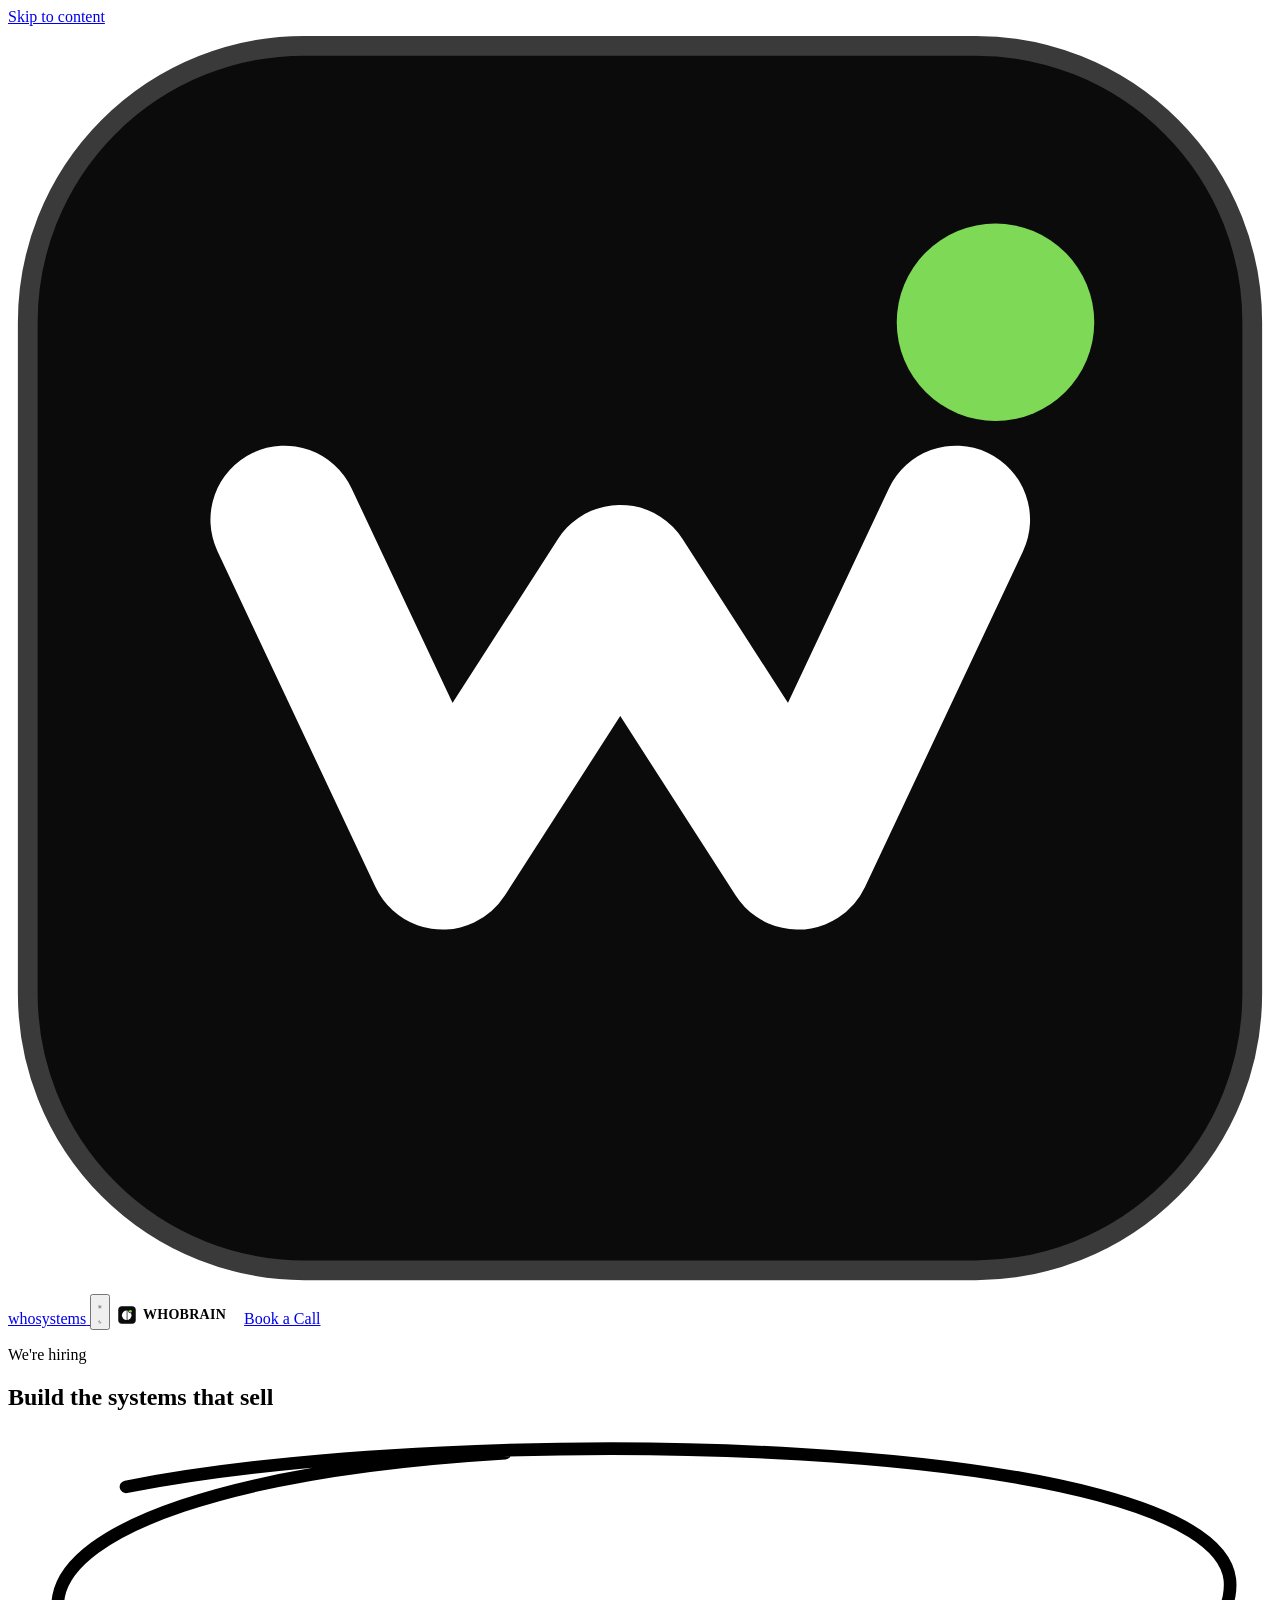
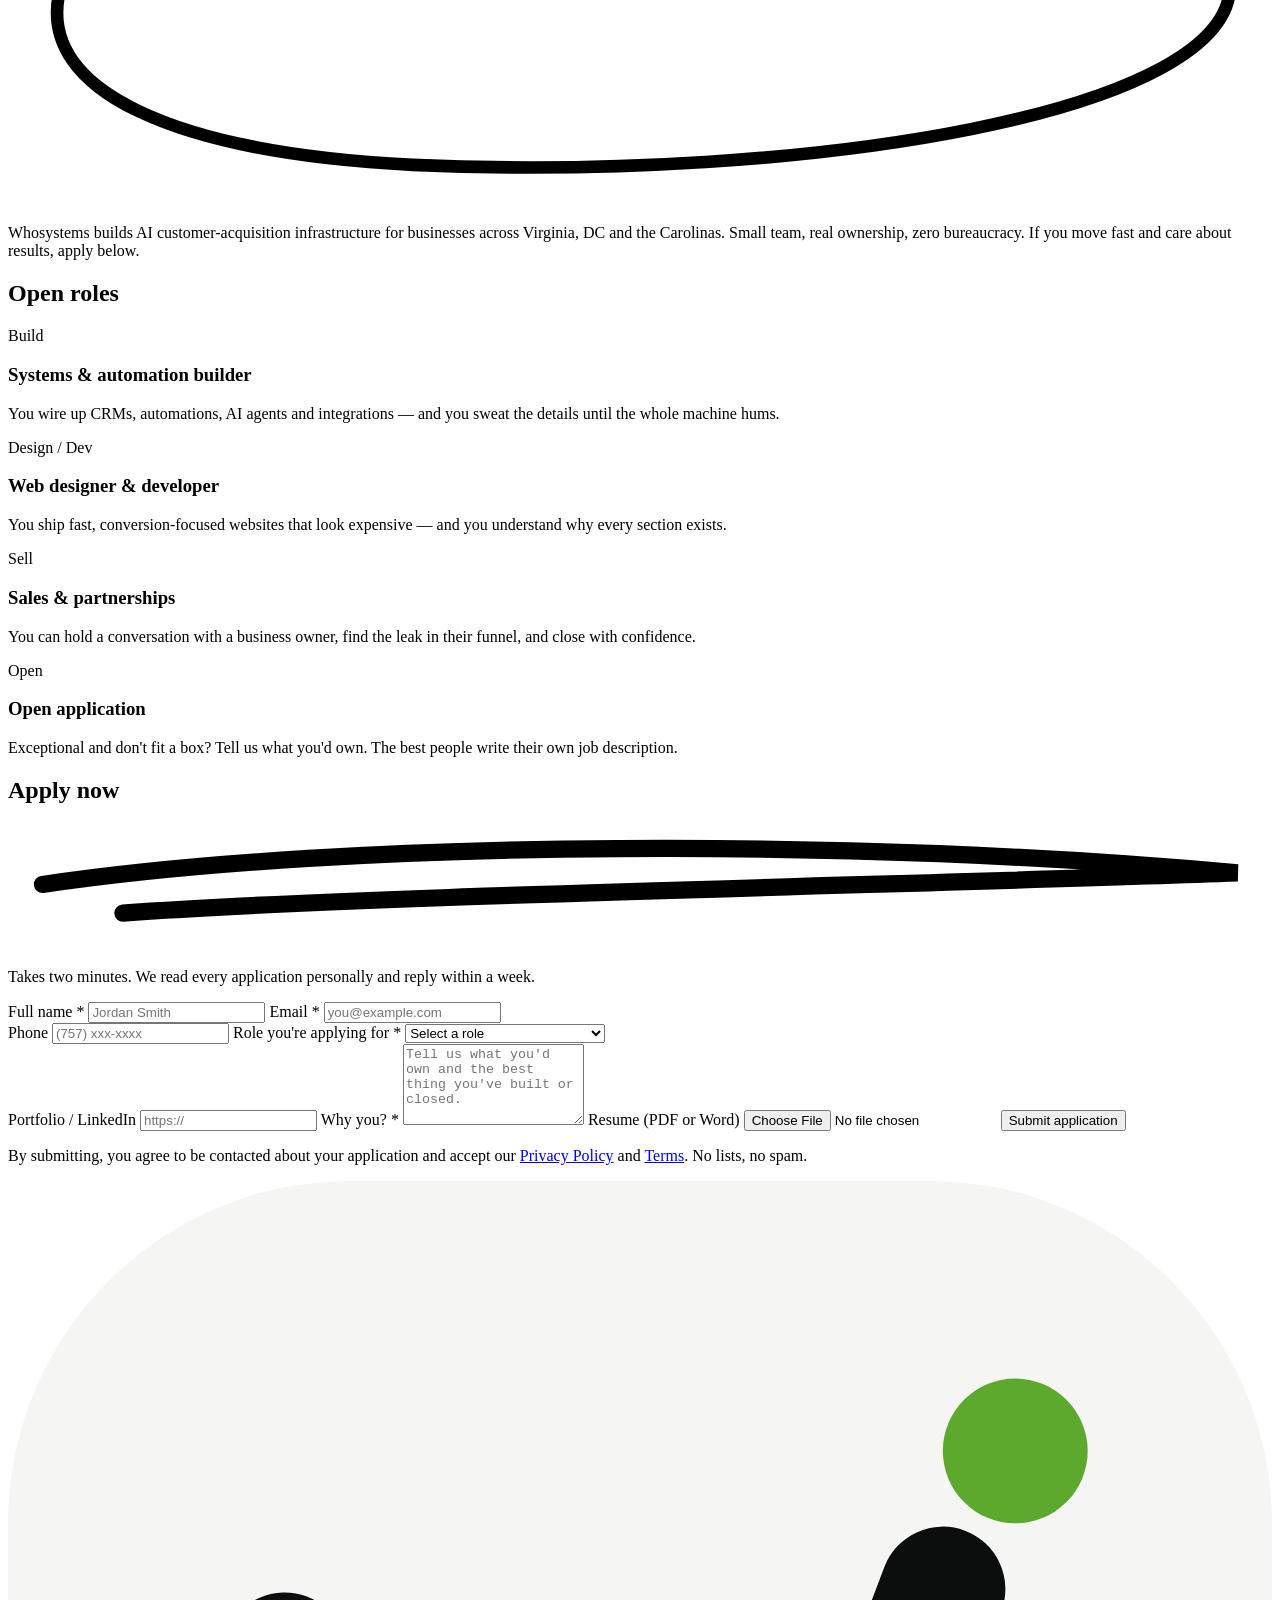
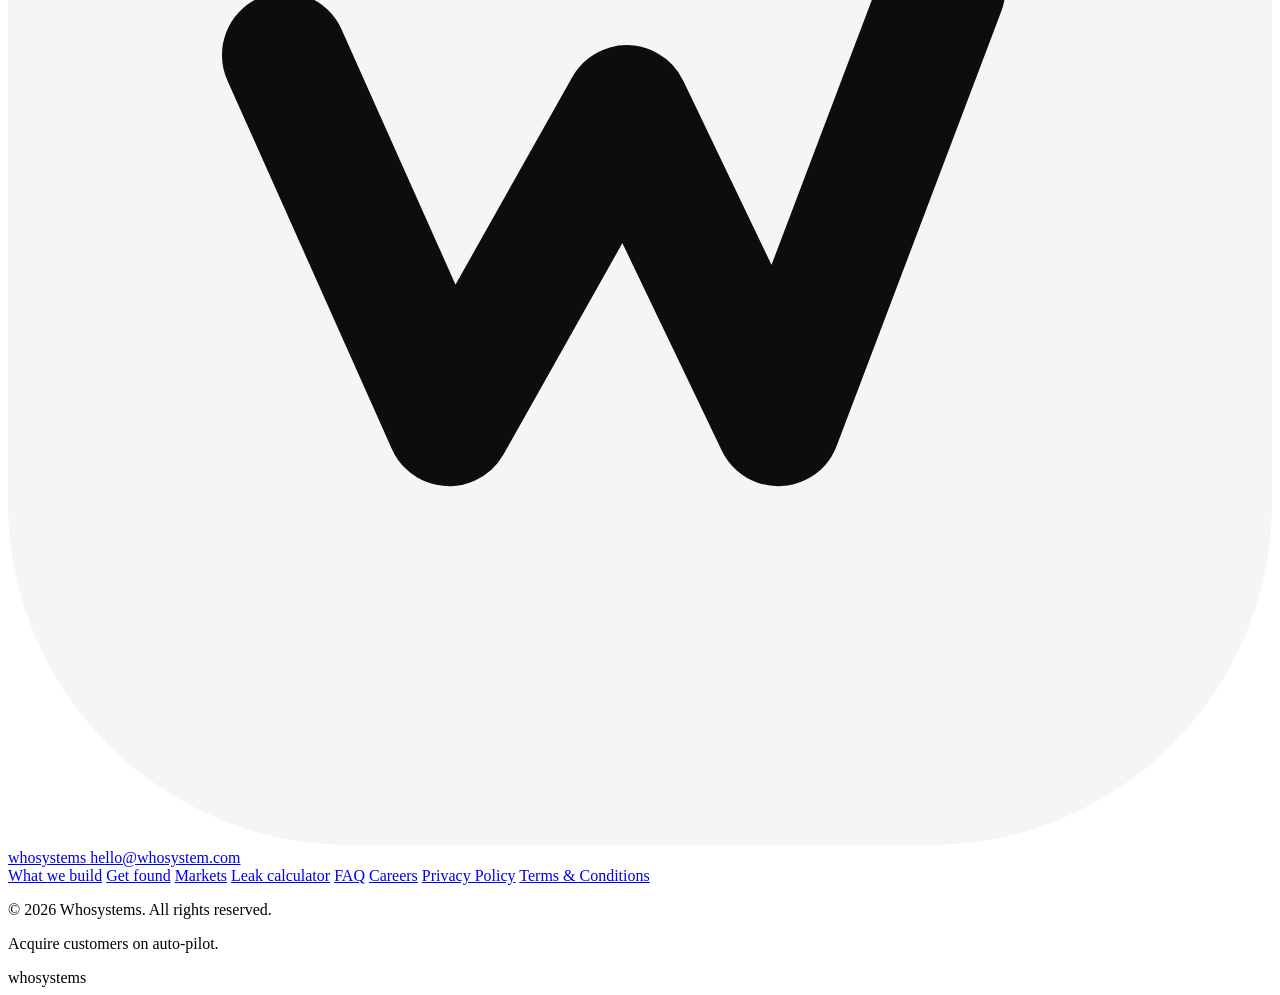
==== site/careers/index.html @ 02bb1c29 "Replace the homepage with the founding installation offer. Ship the approved homepage at $12,500 set" ====
<!DOCTYPE html>
<html lang="en">
<head>
<meta charset="UTF-8">
<meta name="viewport" content="width=device-width, initial-scale=1">
<title>Careers at Whosystems — We're Hiring | Virginia, DC & NC</title>
<meta name="description" content="Join Whosystems — the team building AI customer-acquisition systems for East Coast businesses. Open roles for builders, closers and operators. Apply with your resume.">

<link rel="canonical" href="https://whosystem.com/careers/">
<meta property="og:type" content="website">
<meta property="og:site_name" content="Whosystems">
<meta property="og:title" content="Careers at Whosystems — We're Hiring">
<meta property="og:description" content="Builders, closers and operators: help us build the East Coast's sales infrastructure.">
<meta property="og:url" content="https://whosystem.com/careers/">
<meta name="twitter:card" content="summary">
<meta name="theme-color" content="#F5F5F3">
<script>(function(){try{var t=localStorage.getItem("theme")||(matchMedia("(prefers-color-scheme: dark)").matches?"dark":"light");document.documentElement.setAttribute("data-theme",t)}catch(e){}})();</script>
<link rel="icon" type="image/svg+xml" href="/assets/img/favicon.svg">
<link rel="apple-touch-icon" href="/assets/img/mark.svg">

<link rel="preconnect" href="https://fonts.googleapis.com">
<link rel="preconnect" href="https://fonts.gstatic.com" crossorigin>
<link href="https://fonts.googleapis.com/css2?family=Instrument+Sans:ital,wght@0,400;0,500;0,600;0,700;1,400&display=swap" rel="stylesheet">
<link rel="stylesheet" href="/assets/css/main.css?v=9">
<style>.nav__wb{display:inline-flex;align-items:center;gap:7px;font-weight:700;font-size:14px;letter-spacing:.02em;color:inherit;text-decoration:none;padding:0 14px 0 4px;white-space:nowrap}.nav__wb i{width:7px;height:7px;border-radius:50%;background:#9BE15D;box-shadow:0 0 0 3px rgba(155,225,93,.22)}.nav__wb:hover{color:#5CA92E}@media(max-width:480px){.nav__word{display:none}.nav__wb{padding:0 8px 0 2px}}</style>
</head>
<body>
<a class="skip-link" href="#main">Skip to content</a>

<header class="nav" id="top">
  <div class="nav__pill">
    <a class="nav__brand" href="/" aria-label="WhoSystems home">
      <svg class="nav__mark" viewBox="0 0 128 128" fill="none" aria-hidden="true"><rect x="2" y="2" width="124" height="124" rx="28" fill="#0B0B0B" stroke="#3A3A3A" stroke-width="2"/><path d="M28 50 L44 84 L62 56 L80 84 L96 50" fill="none" stroke="#FFFFFF" stroke-width="15" stroke-linecap="round" stroke-linejoin="round"/><circle cx="100" cy="30" r="10" fill="#7ED957"/></svg>
      <span class="nav__word">whosystems</span>
    </a>
    <span class="nav__divider" aria-hidden="true"></span>
    <button class="nav__theme js-theme" type="button" aria-label="Toggle dark mode">
      <svg class="nav__theme-sun" viewBox="0 0 24 24" fill="none" aria-hidden="true"><circle cx="12" cy="12" r="4.5" stroke="currentColor" stroke-width="1.8"/><path d="M12 2.5v2.5M12 19v2.5M2.5 12H5M19 12h2.5M4.9 4.9l1.8 1.8M17.3 17.3l1.8 1.8M19.1 4.9l-1.8 1.8M6.7 17.3l-1.8 1.8" stroke="currentColor" stroke-width="1.8" stroke-linecap="round"/></svg>
      <svg class="nav__theme-moon" viewBox="0 0 24 24" fill="none" aria-hidden="true"><path d="M20.5 14.5A8.5 8.5 0 0 1 9.5 3.5a8.5 8.5 0 1 0 11 11z" stroke="currentColor" stroke-width="1.8" stroke-linejoin="round"/></svg>
    </button>
    <a class="nav__wb" href="https://get.whosystem.com"><svg viewBox="0 0 128 128" width="18" height="18" aria-hidden="true" style="flex:none"><rect x="2" y="2" width="124" height="124" rx="28" fill="#0B0B0B" stroke="#3A3A3A" stroke-width="2"/><circle cx="62" cy="66" r="34" fill="#FFFFFF"/><rect x="62" y="28" width="5" height="76" fill="#0B0B0B"/><circle cx="88" cy="38" r="14" fill="#0B0B0B"/><circle cx="88" cy="38" r="10" fill="#7ED957"/></svg>WHOBRAIN</a>
    <a class="btn btn--dark btn--nav js-book" href="/#book">Book a Call</a>
  </div>
</header>

<main id="main">

  <section class="hero hero--page">
    <div class="container">
      <p class="eyebrow reveal"><span class="eyebrow__dot" aria-hidden="true"></span>We're hiring</p>
      <h1 class="hero__title reveal">Build the systems <span class="muted">that</span> <span class="circled">sell<svg class="circled__svg" viewBox="0 0 300 92" preserveAspectRatio="none" aria-hidden="true"><path class="draw" d="M28 18 C 110 2, 286 6, 290 40 C 293 72, 188 88, 96 84 C 38 81, 8 66, 12 44 C 15 28, 52 14, 118 10" fill="none" stroke="currentColor" stroke-width="3" stroke-linecap="round"/></svg></span></h1>
      <p class="hero__sub reveal">Whosystems builds AI customer-acquisition infrastructure for businesses across Virginia, DC and the Carolinas. Small team, real ownership, zero bureaucracy. If you move fast and care about results, apply below.</p>
    </div>
  </section>

  <section class="roles">
    <div class="container">
      <h2 class="h2 reveal">Open <span class="muted">roles</span></h2>
      <div class="roles__grid">
        <article class="card role reveal">
          <span class="role__tag">Build</span>
          <h3 class="h3">Systems &amp; automation builder</h3>
          <p>You wire up CRMs, automations, AI agents and integrations — and you sweat the details until the whole machine hums.</p>
        </article>
        <article class="card role reveal">
          <span class="role__tag">Design / Dev</span>
          <h3 class="h3">Web designer &amp; developer</h3>
          <p>You ship fast, conversion-focused websites that look expensive — and you understand why every section exists.</p>
        </article>
        <article class="card role reveal">
          <span class="role__tag">Sell</span>
          <h3 class="h3">Sales &amp; partnerships</h3>
          <p>You can hold a conversation with a business owner, find the leak in their funnel, and close with confidence.</p>
        </article>
        <article class="card role reveal">
          <span class="role__tag">Open</span>
          <h3 class="h3">Open application</h3>
          <p>Exceptional and don't fit a box? Tell us what you'd own. The best people write their own job description.</p>
        </article>
      </div>
    </div>
  </section>

  <section class="apply" id="apply">
    <div class="container">
      <h2 class="h2 reveal">Apply <span class="underlined">now<svg class="underlined__svg" viewBox="0 0 220 24" preserveAspectRatio="none" aria-hidden="true"><path d="M6 14 C 60 6, 150 6, 214 12 C 160 14, 60 16, 20 19" fill="none" stroke="currentColor" stroke-width="3" stroke-linecap="round"/></svg></span></h2>
      <p class="section-sub reveal">Takes two minutes. We read every application personally and reply within a week.</p>

      <!--
        FORM BACKEND: this posts to FormSubmit (free, supports file attachments).
        First submission triggers a confirmation email to hello@whosystem.com — click it once to activate.
        Swap the action URL for your own form endpoint anytime.
      -->
      <form class="card form reveal" action="https://formsubmit.co/hello@whosystem.com" method="POST" enctype="multipart/form-data">
        <input type="hidden" name="_subject" value="New Whosystems application">
        <input type="hidden" name="_captcha" value="false">
        <input type="text" name="_honey" style="display:none" tabindex="-1" autocomplete="off">

        <div class="form__row">
          <label class="form__field">
            <span class="form__label">Full name *</span>
            <input class="form__input" type="text" name="name" required autocomplete="name" placeholder="Jordan Smith">
          </label>
          <label class="form__field">
            <span class="form__label">Email *</span>
            <input class="form__input" type="email" name="email" required autocomplete="email" placeholder="you@example.com">
          </label>
        </div>

        <div class="form__row">
          <label class="form__field">
            <span class="form__label">Phone</span>
            <input class="form__input" type="tel" name="phone" autocomplete="tel" placeholder="(757) xxx-xxxx">
          </label>
          <label class="form__field">
            <span class="form__label">Role you're applying for *</span>
            <select class="form__input" name="role" required>
              <option value="" disabled selected>Select a role</option>
              <option>Systems &amp; automation builder</option>
              <option>Web designer &amp; developer</option>
              <option>Sales &amp; partnerships</option>
              <option>Open application</option>
            </select>
          </label>
        </div>

        <label class="form__field">
          <span class="form__label">Portfolio / LinkedIn</span>
          <input class="form__input" type="url" name="portfolio" placeholder="https://">
        </label>

        <label class="form__field">
          <span class="form__label">Why you? *</span>
          <textarea class="form__input form__textarea" name="message" required rows="5" placeholder="Tell us what you'd own and the best thing you've built or closed."></textarea>
        </label>

        <label class="form__field">
          <span class="form__label">Resume (PDF or Word)</span>
          <input class="form__input form__file" type="file" name="attachment" accept=".pdf,.doc,.docx">
        </label>

        <button class="btn btn--dark btn--lg btn--full" type="submit">Submit application</button>
        <p class="form__micro">By submitting, you agree to be contacted about your application and accept our <a href="/privacy/">Privacy Policy</a> and <a href="/terms/">Terms</a>. No lists, no spam.</p>
      </form>
    </div>
  </section>

</main>

<footer class="footer">
  <div class="container">
    <div class="footer__top">
      <a class="footer__brand" href="/" aria-label="Whosystems home">
        <svg class="footer__mark" viewBox="0 0 96 96" fill="none" aria-hidden="true">
          <rect width="96" height="96" rx="26" fill="#F5F5F3"/>
          <path d="M21 36 L33.5 64 L47 40 L58.5 64 L71 31" stroke="#0C0E0D" stroke-width="9.5" stroke-linecap="round" stroke-linejoin="round"/>
          <circle cx="76.5" cy="20.5" r="5.5" fill="#5CA92E"/>
        </svg>
        <span>whosystems</span>
      </a>
      <a class="footer__mail" href="mailto:hello@whosystem.com">hello@whosystem.com</a>
    </div>
    <nav class="footer__nav" aria-label="Footer">
      <a href="/#build">What we build</a>
      <a href="/#channels">Get found</a>
      <a href="/#markets">Markets</a>
      <a href="/revenue-leak-calculator/">Leak calculator</a>
      <a href="/#faq">FAQ</a>
      <a href="/careers/">Careers</a>
      <a href="/privacy/">Privacy Policy</a>
      <a href="/terms/">Terms &amp; Conditions</a>
    </nav>
    <div class="footer__meta">
      <p>© 2026 Whosystems. All rights reserved.</p>
      <p class="footer__tag">Acquire customers on auto-pilot.</p>
    </div>
  </div>
  <div class="footer__watermark" aria-hidden="true">whosystems</div>
</footer>

<script src="/assets/js/main.js?v=10" defer></script>
</body>
</html>
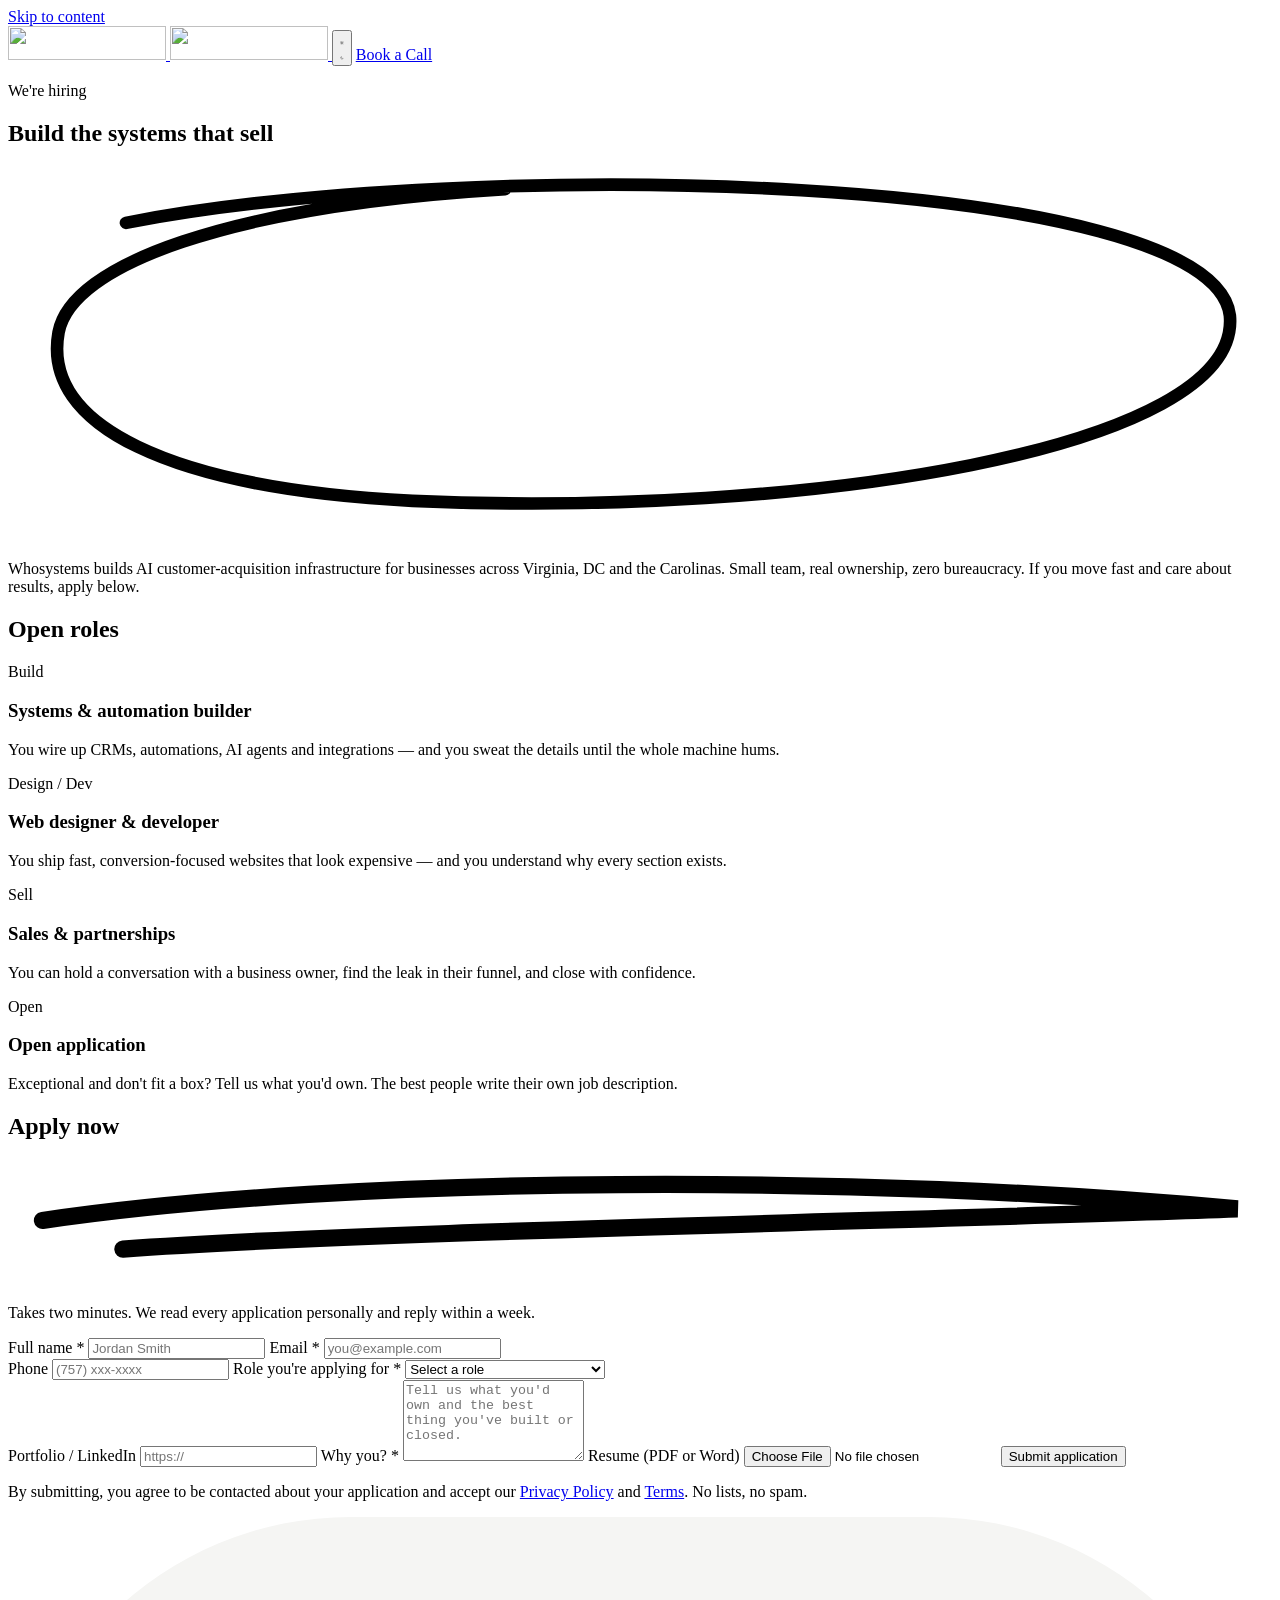
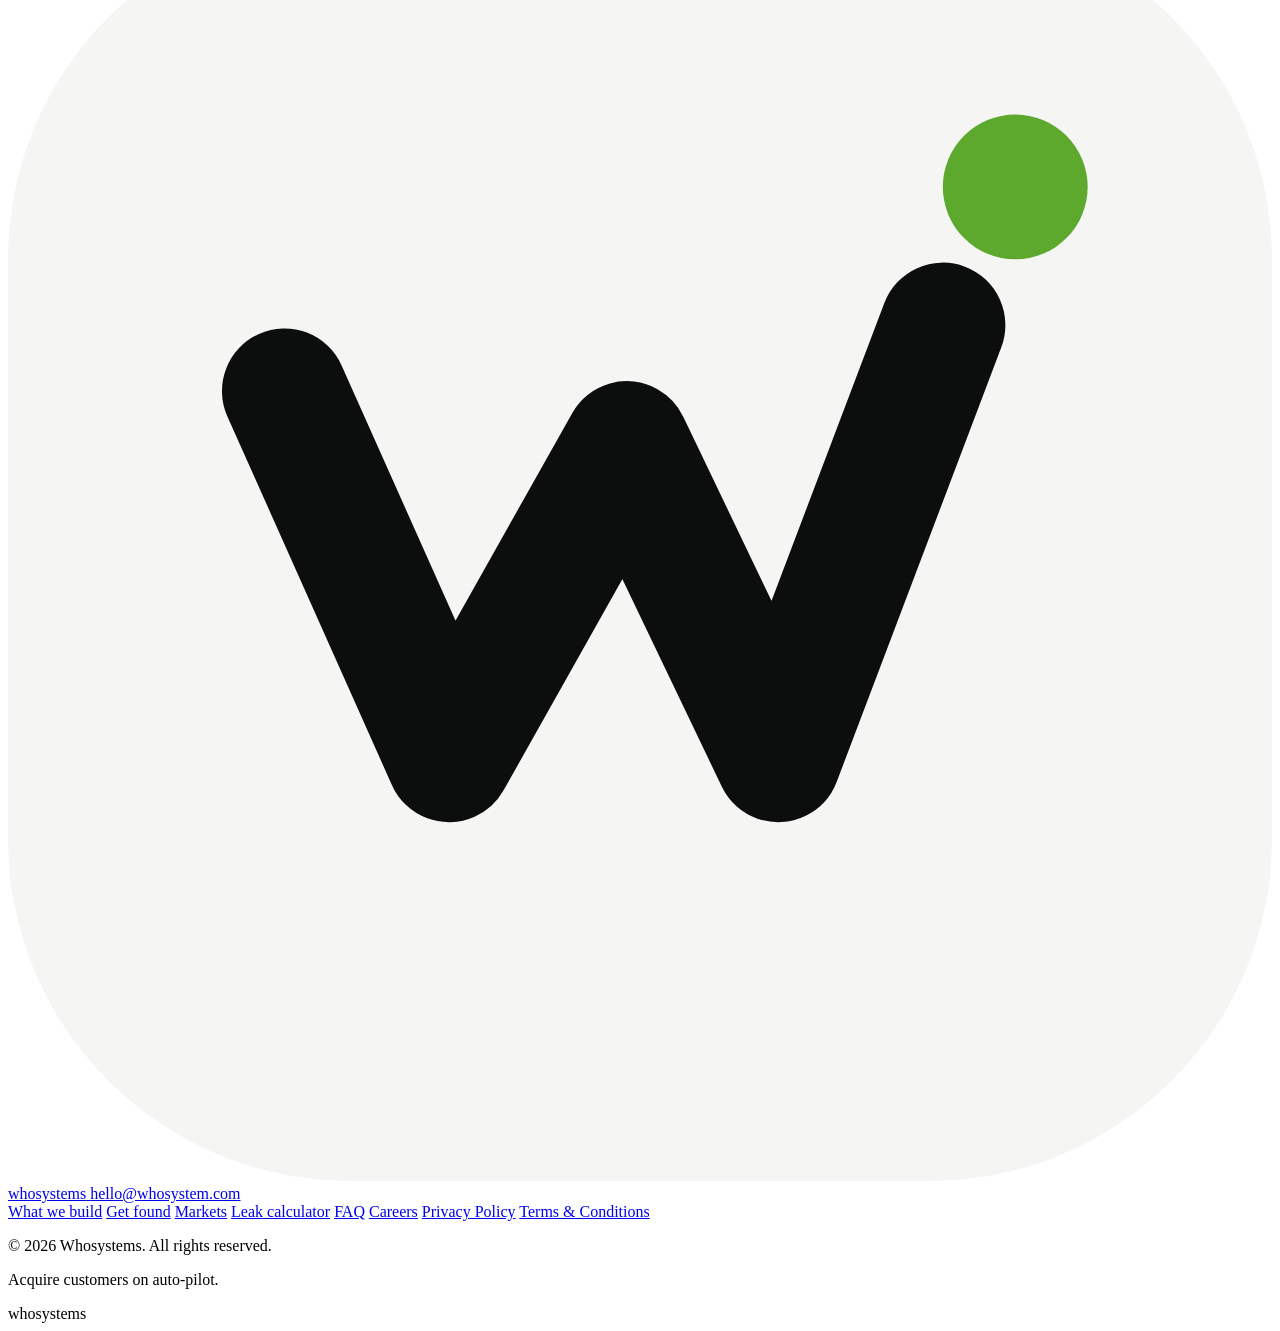
==== commit ce538648: "Show the WhoSystems lockup in the header and real client work. Replace the WHOBRAIN header mark with" ====
--- a/site/careers/index.html
+++ b/site/careers/index.html
@@ -12,17 +12,23 @@
 <meta property="og:title" content="Careers at Whosystems — We're Hiring">
 <meta property="og:description" content="Builders, closers and operators: help us build the East Coast's sales infrastructure.">
 <meta property="og:url" content="https://whosystem.com/careers/">
-<meta name="twitter:card" content="summary">
+<meta property="og:image" content="https://whosystem.com/assets/img/og.png">
+<meta property="og:image:width" content="1200">
+<meta property="og:image:height" content="630">
+<meta property="og:image:alt" content="whosystems">
+<meta name="twitter:card" content="summary_large_image">
+<meta name="twitter:image" content="https://whosystem.com/assets/img/og.png">
+<meta name="twitter:image:alt" content="whosystems">
 <meta name="theme-color" content="#F5F5F3">
 <script>(function(){try{var t=localStorage.getItem("theme")||(matchMedia("(prefers-color-scheme: dark)").matches?"dark":"light");document.documentElement.setAttribute("data-theme",t)}catch(e){}})();</script>
+<link rel="icon" href="/favicon.ico" sizes="any">
 <link rel="icon" type="image/svg+xml" href="/assets/img/favicon.svg">
 <link rel="apple-touch-icon" href="/assets/img/mark.svg">
 
 <link rel="preconnect" href="https://fonts.googleapis.com">
 <link rel="preconnect" href="https://fonts.gstatic.com" crossorigin>
 <link href="https://fonts.googleapis.com/css2?family=Instrument+Sans:ital,wght@0,400;0,500;0,600;0,700;1,400&display=swap" rel="stylesheet">
-<link rel="stylesheet" href="/assets/css/main.css?v=9">
-<style>.nav__wb{display:inline-flex;align-items:center;gap:7px;font-weight:700;font-size:14px;letter-spacing:.02em;color:inherit;text-decoration:none;padding:0 14px 0 4px;white-space:nowrap}.nav__wb i{width:7px;height:7px;border-radius:50%;background:#9BE15D;box-shadow:0 0 0 3px rgba(155,225,93,.22)}.nav__wb:hover{color:#5CA92E}@media(max-width:480px){.nav__word{display:none}.nav__wb{padding:0 8px 0 2px}}</style>
+<link rel="stylesheet" href="/assets/css/main.css?v=12">
 </head>
 <body>
 <a class="skip-link" href="#main">Skip to content</a>
@@ -30,15 +36,14 @@
 <header class="nav" id="top">
   <div class="nav__pill">
     <a class="nav__brand" href="/" aria-label="WhoSystems home">
-      <svg class="nav__mark" viewBox="0 0 128 128" fill="none" aria-hidden="true"><rect x="2" y="2" width="124" height="124" rx="28" fill="#0B0B0B" stroke="#3A3A3A" stroke-width="2"/><path d="M28 50 L44 84 L62 56 L80 84 L96 50" fill="none" stroke="#FFFFFF" stroke-width="15" stroke-linecap="round" stroke-linejoin="round"/><circle cx="100" cy="30" r="10" fill="#7ED957"/></svg>
-      <span class="nav__word">whosystems</span>
+      <img class="nav__lockup nav__lockup--ink" src="/assets/brand/whosystems-lockup-ink.svg" alt="" width="158" height="34">
+      <img class="nav__lockup nav__lockup--paper" src="/assets/brand/whosystems-lockup-paper.svg" alt="" width="158" height="34">
     </a>
     <span class="nav__divider" aria-hidden="true"></span>
     <button class="nav__theme js-theme" type="button" aria-label="Toggle dark mode">
       <svg class="nav__theme-sun" viewBox="0 0 24 24" fill="none" aria-hidden="true"><circle cx="12" cy="12" r="4.5" stroke="currentColor" stroke-width="1.8"/><path d="M12 2.5v2.5M12 19v2.5M2.5 12H5M19 12h2.5M4.9 4.9l1.8 1.8M17.3 17.3l1.8 1.8M19.1 4.9l-1.8 1.8M6.7 17.3l-1.8 1.8" stroke="currentColor" stroke-width="1.8" stroke-linecap="round"/></svg>
       <svg class="nav__theme-moon" viewBox="0 0 24 24" fill="none" aria-hidden="true"><path d="M20.5 14.5A8.5 8.5 0 0 1 9.5 3.5a8.5 8.5 0 1 0 11 11z" stroke="currentColor" stroke-width="1.8" stroke-linejoin="round"/></svg>
     </button>
-    <a class="nav__wb" href="https://get.whosystem.com"><svg viewBox="0 0 128 128" width="18" height="18" aria-hidden="true" style="flex:none"><rect x="2" y="2" width="124" height="124" rx="28" fill="#0B0B0B" stroke="#3A3A3A" stroke-width="2"/><circle cx="62" cy="66" r="34" fill="#FFFFFF"/><rect x="62" y="28" width="5" height="76" fill="#0B0B0B"/><circle cx="88" cy="38" r="14" fill="#0B0B0B"/><circle cx="88" cy="38" r="10" fill="#7ED957"/></svg>WHOBRAIN</a>
     <a class="btn btn--dark btn--nav js-book" href="/#book">Book a Call</a>
   </div>
 </header>
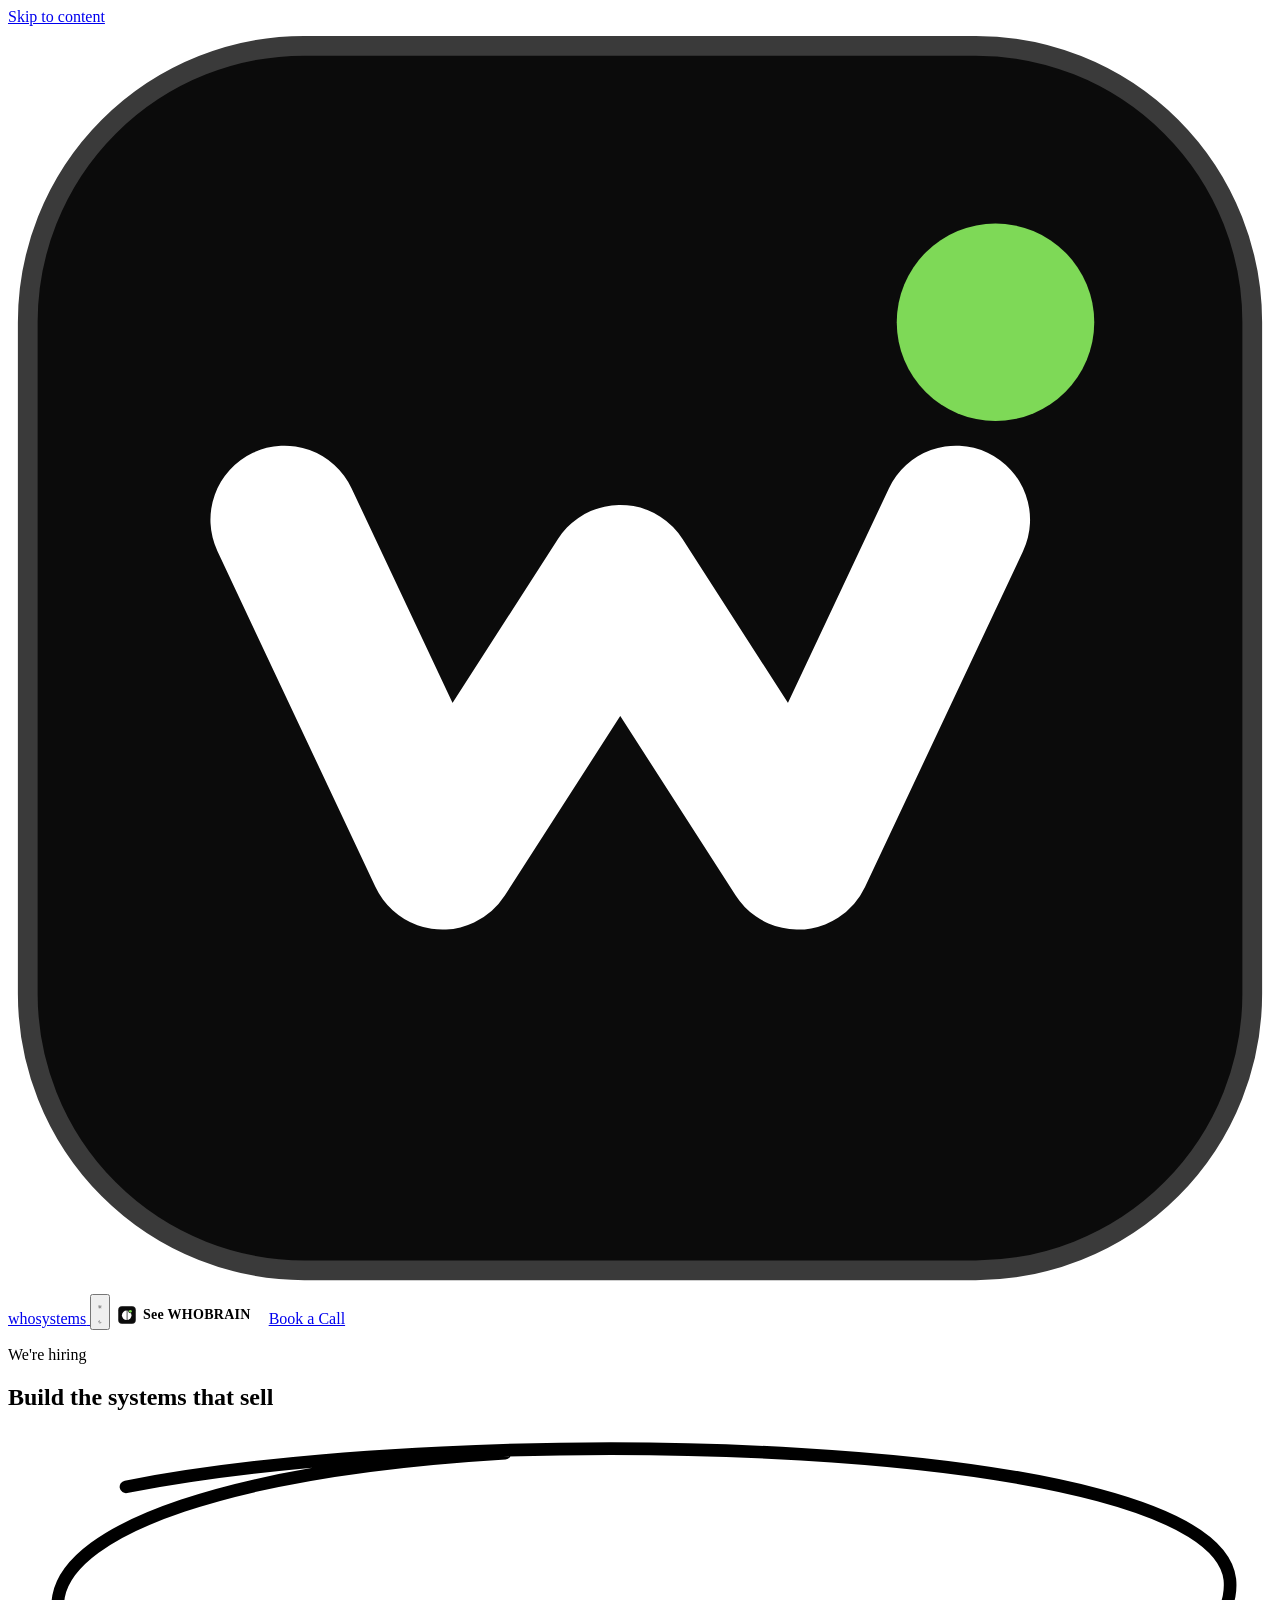
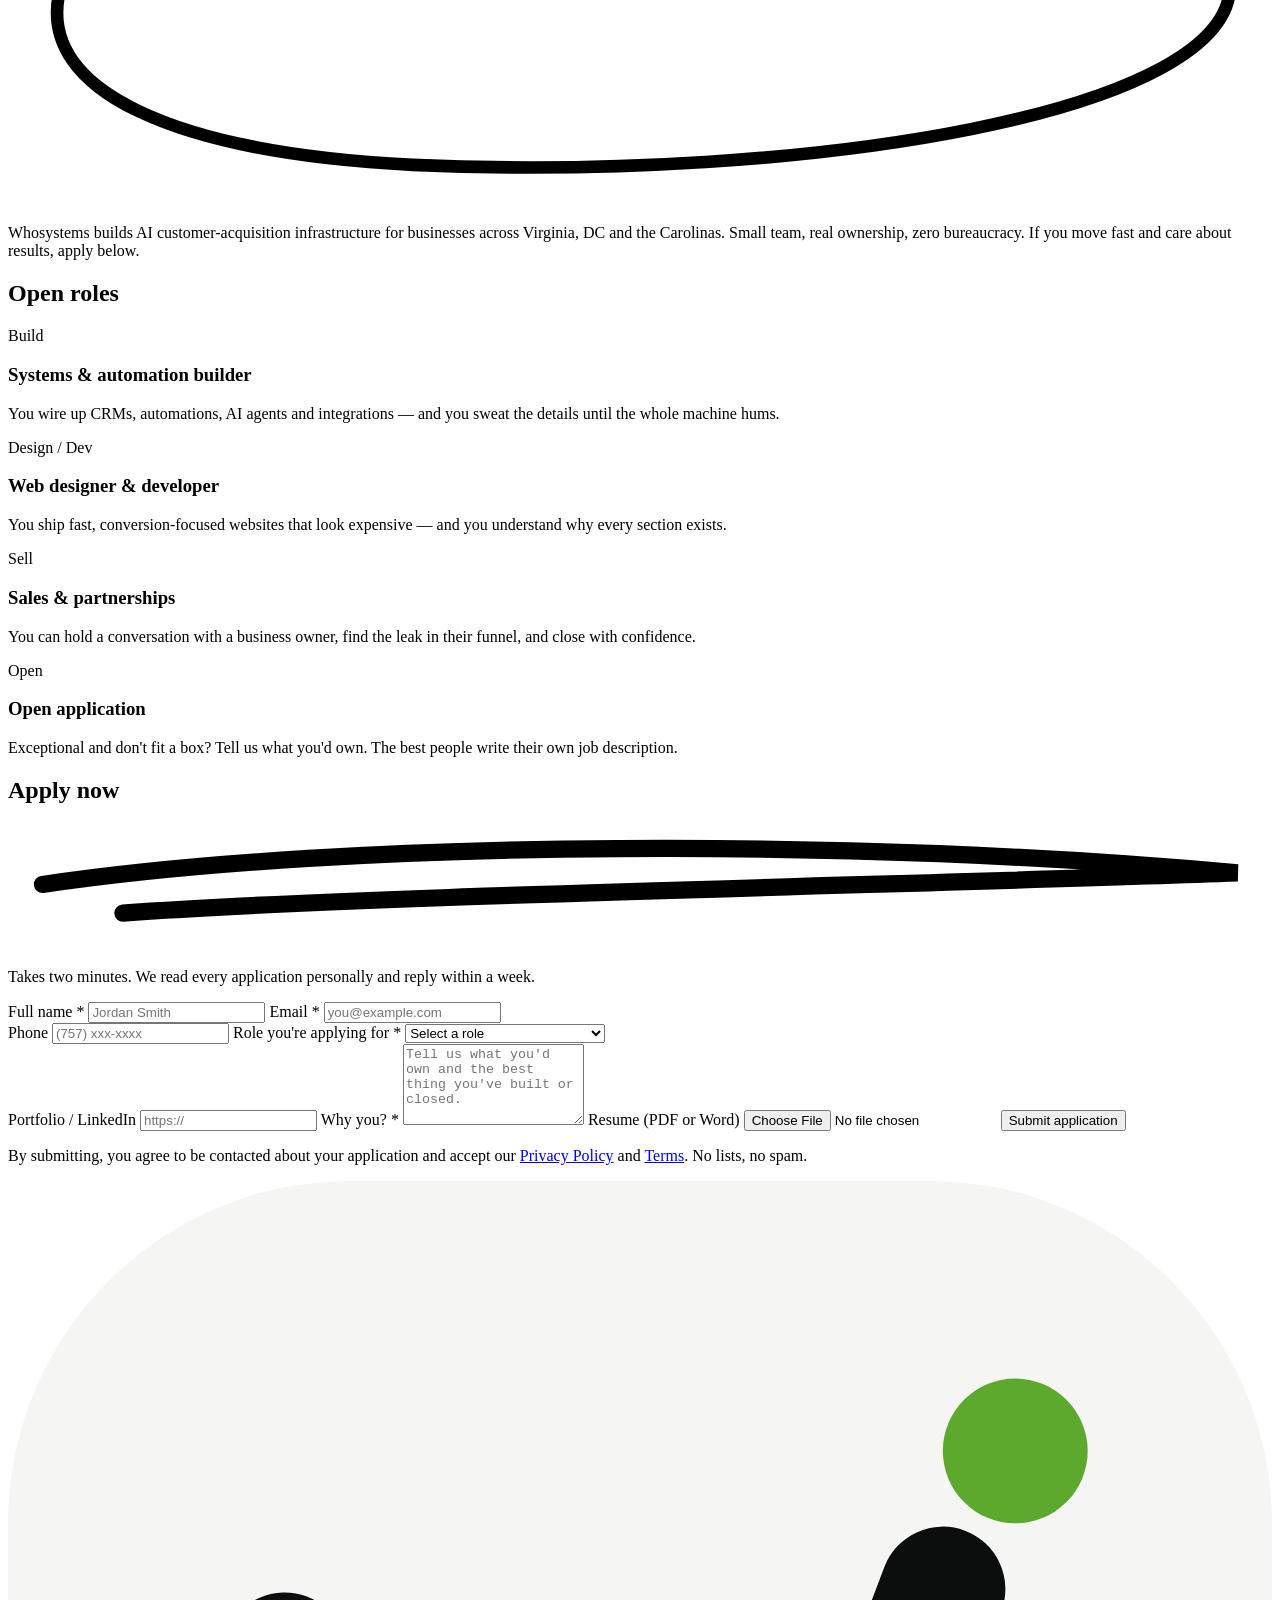
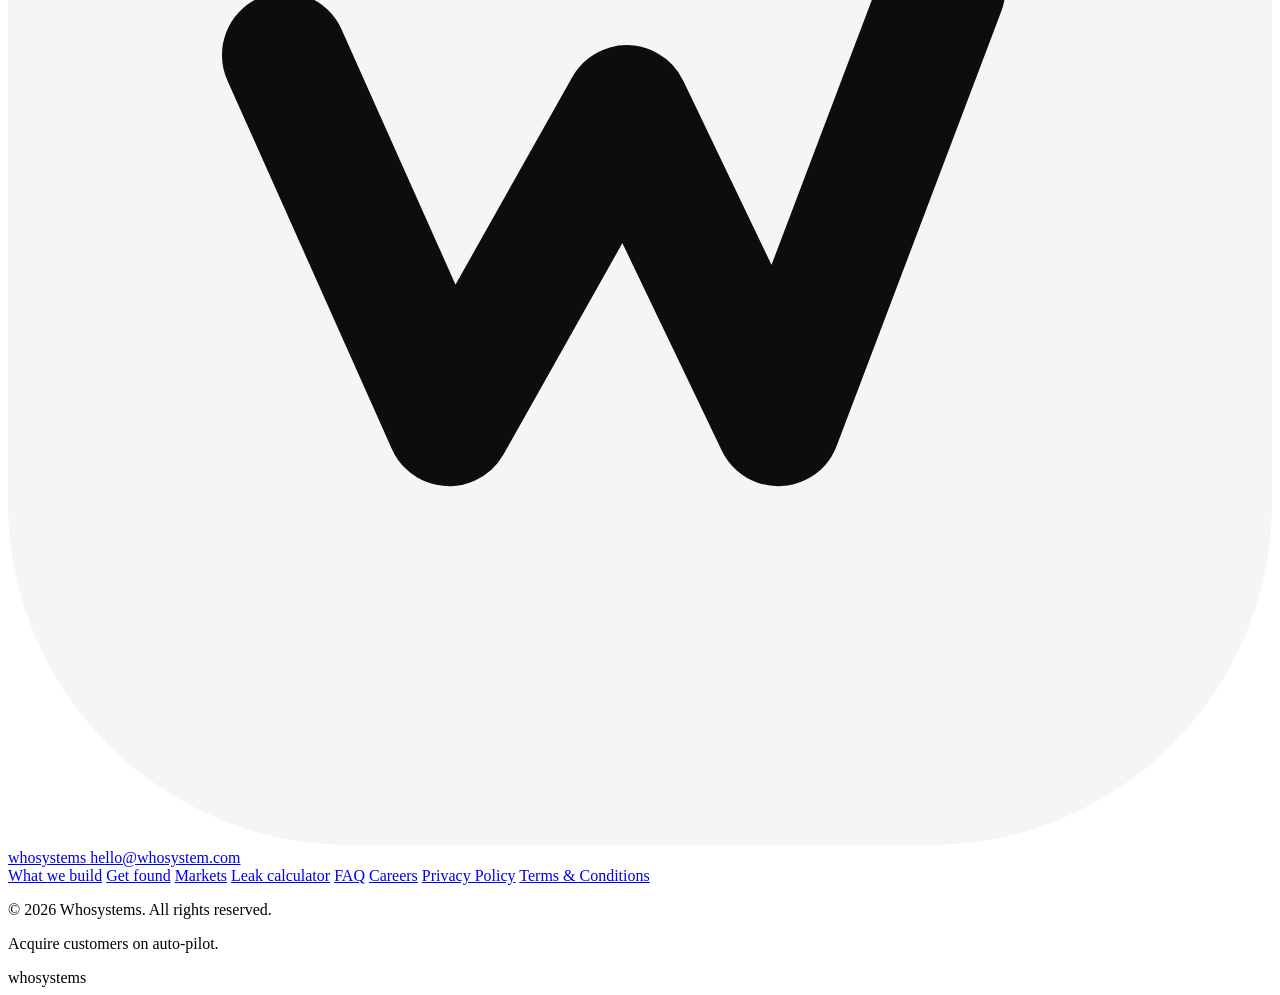
==== commit 33a68278: "Keep the whosystems wordmark visible in the header. Show the parent name beside the mark below 768px" ====
--- a/site/careers/index.html
+++ b/site/careers/index.html
@@ -28,7 +28,43 @@
 <link rel="preconnect" href="https://fonts.googleapis.com">
 <link rel="preconnect" href="https://fonts.gstatic.com" crossorigin>
 <link href="https://fonts.googleapis.com/css2?family=Instrument+Sans:ital,wght@0,400;0,500;0,600;0,700;1,400&display=swap" rel="stylesheet">
-<link rel="stylesheet" href="/assets/css/main.css?v=12">
+<link rel="stylesheet" href="/assets/css/main.css?v=9">
+<style>
+.nav__wb{display:inline-flex;align-items:center;gap:7px;font-weight:700;font-size:14px;letter-spacing:.02em;color:inherit;text-decoration:none;padding:0 14px 0 4px;white-space:nowrap}
+.nav__wb i{width:7px;height:7px;border-radius:50%;background:#9BE15D;box-shadow:0 0 0 3px rgba(155,225,93,.22)}
+.nav__wb:hover{color:#5CA92E}
+.nav__wb-short{display:none}
+@media(max-width:767px){
+  .nav__word{display:inline;font-size:16px;letter-spacing:-.05em;font-weight:700}
+  .nav__brand{gap:6px}
+  .nav__pill{flex-wrap:nowrap}
+  .nav__brand,.nav__theme,.nav__wb,.btn--nav{flex-shrink:0}
+}
+@media(max-width:640px){
+  .nav__word{font-size:15px;letter-spacing:-.06em}
+  .nav{padding-inline:8px}
+  .nav__pill{gap:4px;padding:6px 6px 6px 10px}
+  .nav__theme{width:32px;height:32px}
+  .nav__wb{padding:0 4px 0 2px;gap:4px;font-size:12px}
+  .btn--nav{padding:8px 10px;font-size:13px}
+}
+@media(max-width:400px){
+  .nav__wb-full{display:none}
+  .nav__wb-short{display:inline}
+  .nav__mark{width:24px;height:24px}
+  .nav__word{font-size:15px;letter-spacing:-.07em}
+  .nav{padding-inline:6px}
+  .nav__pill{gap:4px;padding:6px 6px 6px 8px}
+  .nav__theme{width:30px;height:30px}
+  .btn--nav{padding:8px 8px;font-size:12px}
+}
+@media(max-width:370px){
+  .nav{padding-inline:4px}
+  .nav__pill{gap:2px;padding:5px 4px 5px 6px}
+  .nav__theme{width:28px;height:28px}
+  .nav__wb{font-size:11px;gap:3px;padding:0 2px}
+}
+</style>
 </head>
 <body>
 <a class="skip-link" href="#main">Skip to content</a>
@@ -36,14 +72,15 @@
 <header class="nav" id="top">
   <div class="nav__pill">
     <a class="nav__brand" href="/" aria-label="WhoSystems home">
-      <img class="nav__lockup nav__lockup--ink" src="/assets/brand/whosystems-lockup-ink.svg" alt="" width="158" height="34">
-      <img class="nav__lockup nav__lockup--paper" src="/assets/brand/whosystems-lockup-paper.svg" alt="" width="158" height="34">
+      <svg class="nav__mark" viewBox="0 0 128 128" fill="none" aria-hidden="true"><rect x="2" y="2" width="124" height="124" rx="28" fill="#0B0B0B" stroke="#3A3A3A" stroke-width="2"/><path d="M28 50 L44 84 L62 56 L80 84 L96 50" fill="none" stroke="#FFFFFF" stroke-width="15" stroke-linecap="round" stroke-linejoin="round"/><circle cx="100" cy="30" r="10" fill="#7ED957"/></svg>
+      <span class="nav__word">whosystems</span>
     </a>
     <span class="nav__divider" aria-hidden="true"></span>
     <button class="nav__theme js-theme" type="button" aria-label="Toggle dark mode">
       <svg class="nav__theme-sun" viewBox="0 0 24 24" fill="none" aria-hidden="true"><circle cx="12" cy="12" r="4.5" stroke="currentColor" stroke-width="1.8"/><path d="M12 2.5v2.5M12 19v2.5M2.5 12H5M19 12h2.5M4.9 4.9l1.8 1.8M17.3 17.3l1.8 1.8M19.1 4.9l-1.8 1.8M6.7 17.3l-1.8 1.8" stroke="currentColor" stroke-width="1.8" stroke-linecap="round"/></svg>
       <svg class="nav__theme-moon" viewBox="0 0 24 24" fill="none" aria-hidden="true"><path d="M20.5 14.5A8.5 8.5 0 0 1 9.5 3.5a8.5 8.5 0 1 0 11 11z" stroke="currentColor" stroke-width="1.8" stroke-linejoin="round"/></svg>
     </button>
+    <a class="nav__wb" href="https://get.whosystem.com"><svg viewBox="0 0 128 128" width="18" height="18" aria-hidden="true" style="flex:none"><rect x="2" y="2" width="124" height="124" rx="28" fill="#0B0B0B" stroke="#3A3A3A" stroke-width="2"/><circle cx="62" cy="66" r="34" fill="#FFFFFF"/><rect x="62" y="28" width="5" height="76" fill="#0B0B0B"/><circle cx="88" cy="38" r="14" fill="#0B0B0B"/><circle cx="88" cy="38" r="10" fill="#7ED957"/></svg><span class="nav__wb-full">See WHOBRAIN</span><span class="nav__wb-short">WHOBRAIN →</span></a>
     <a class="btn btn--dark btn--nav js-book" href="/#book">Book a Call</a>
   </div>
 </header>
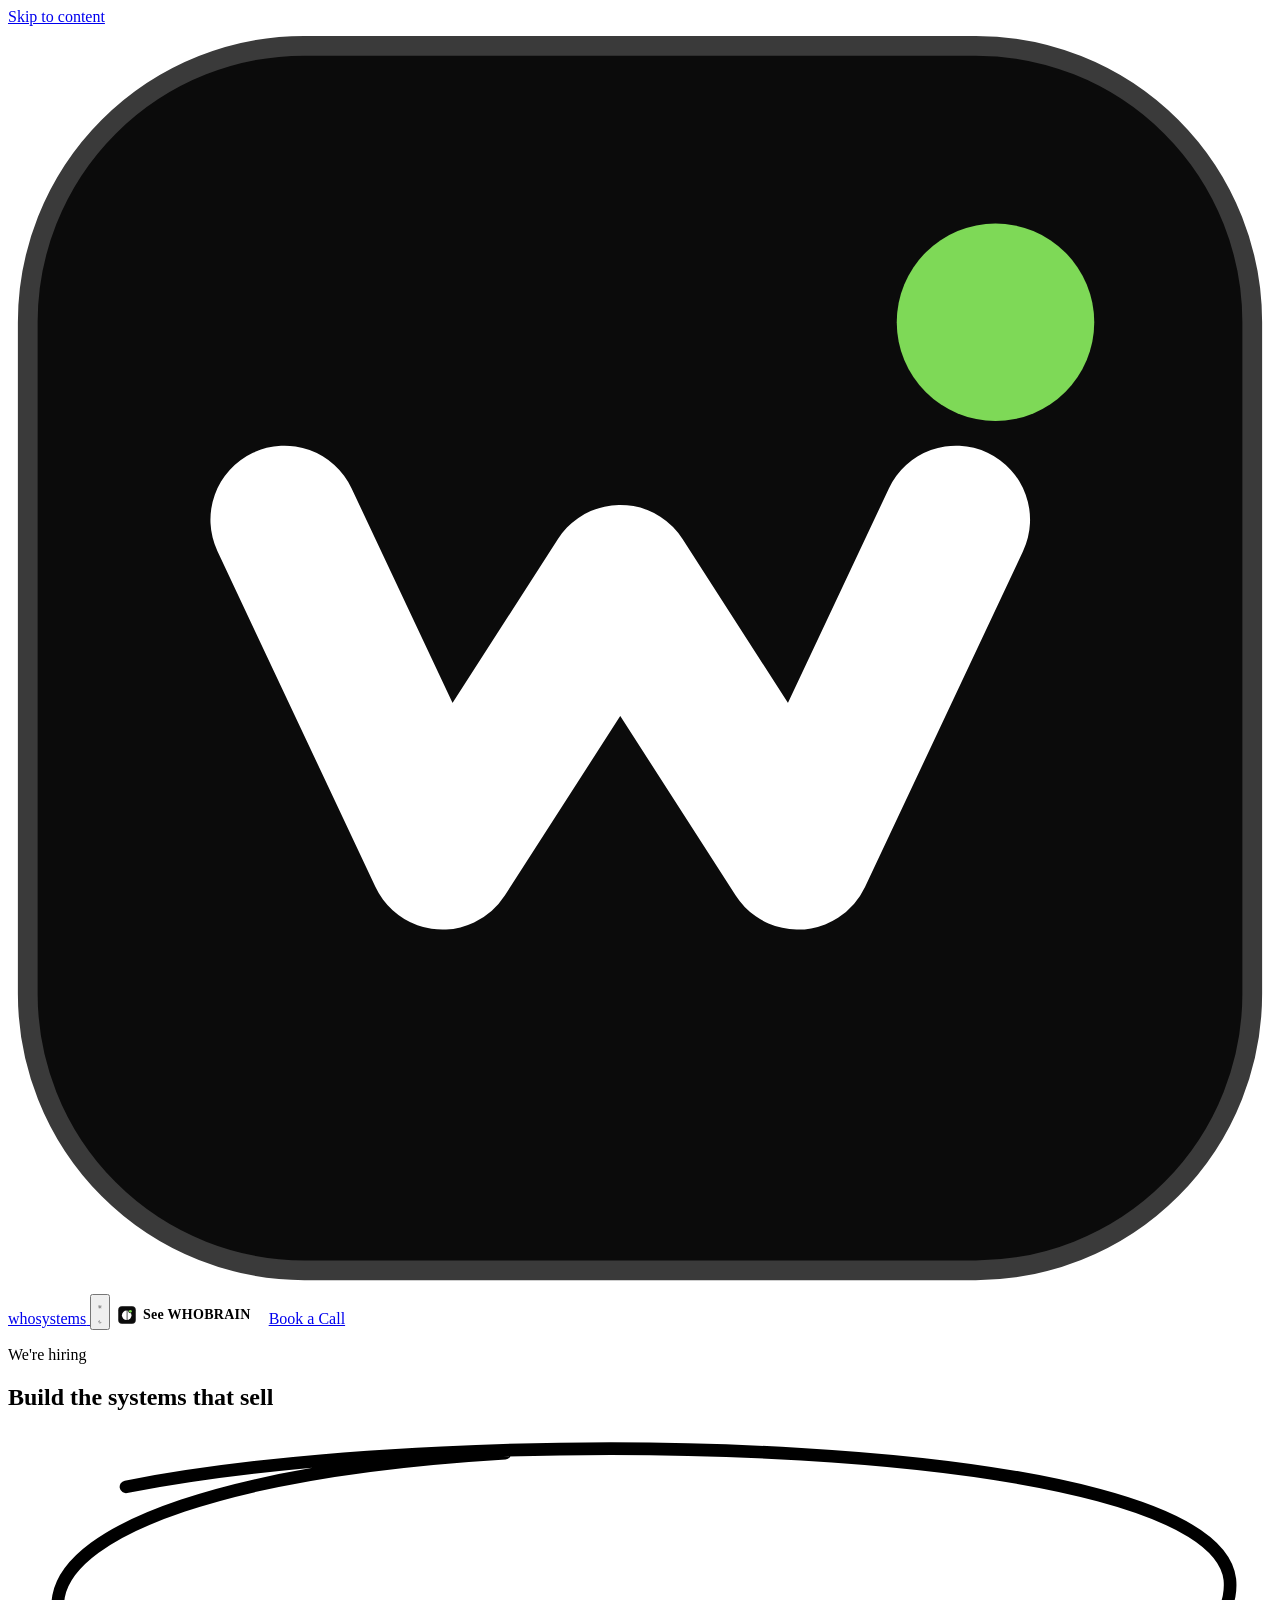
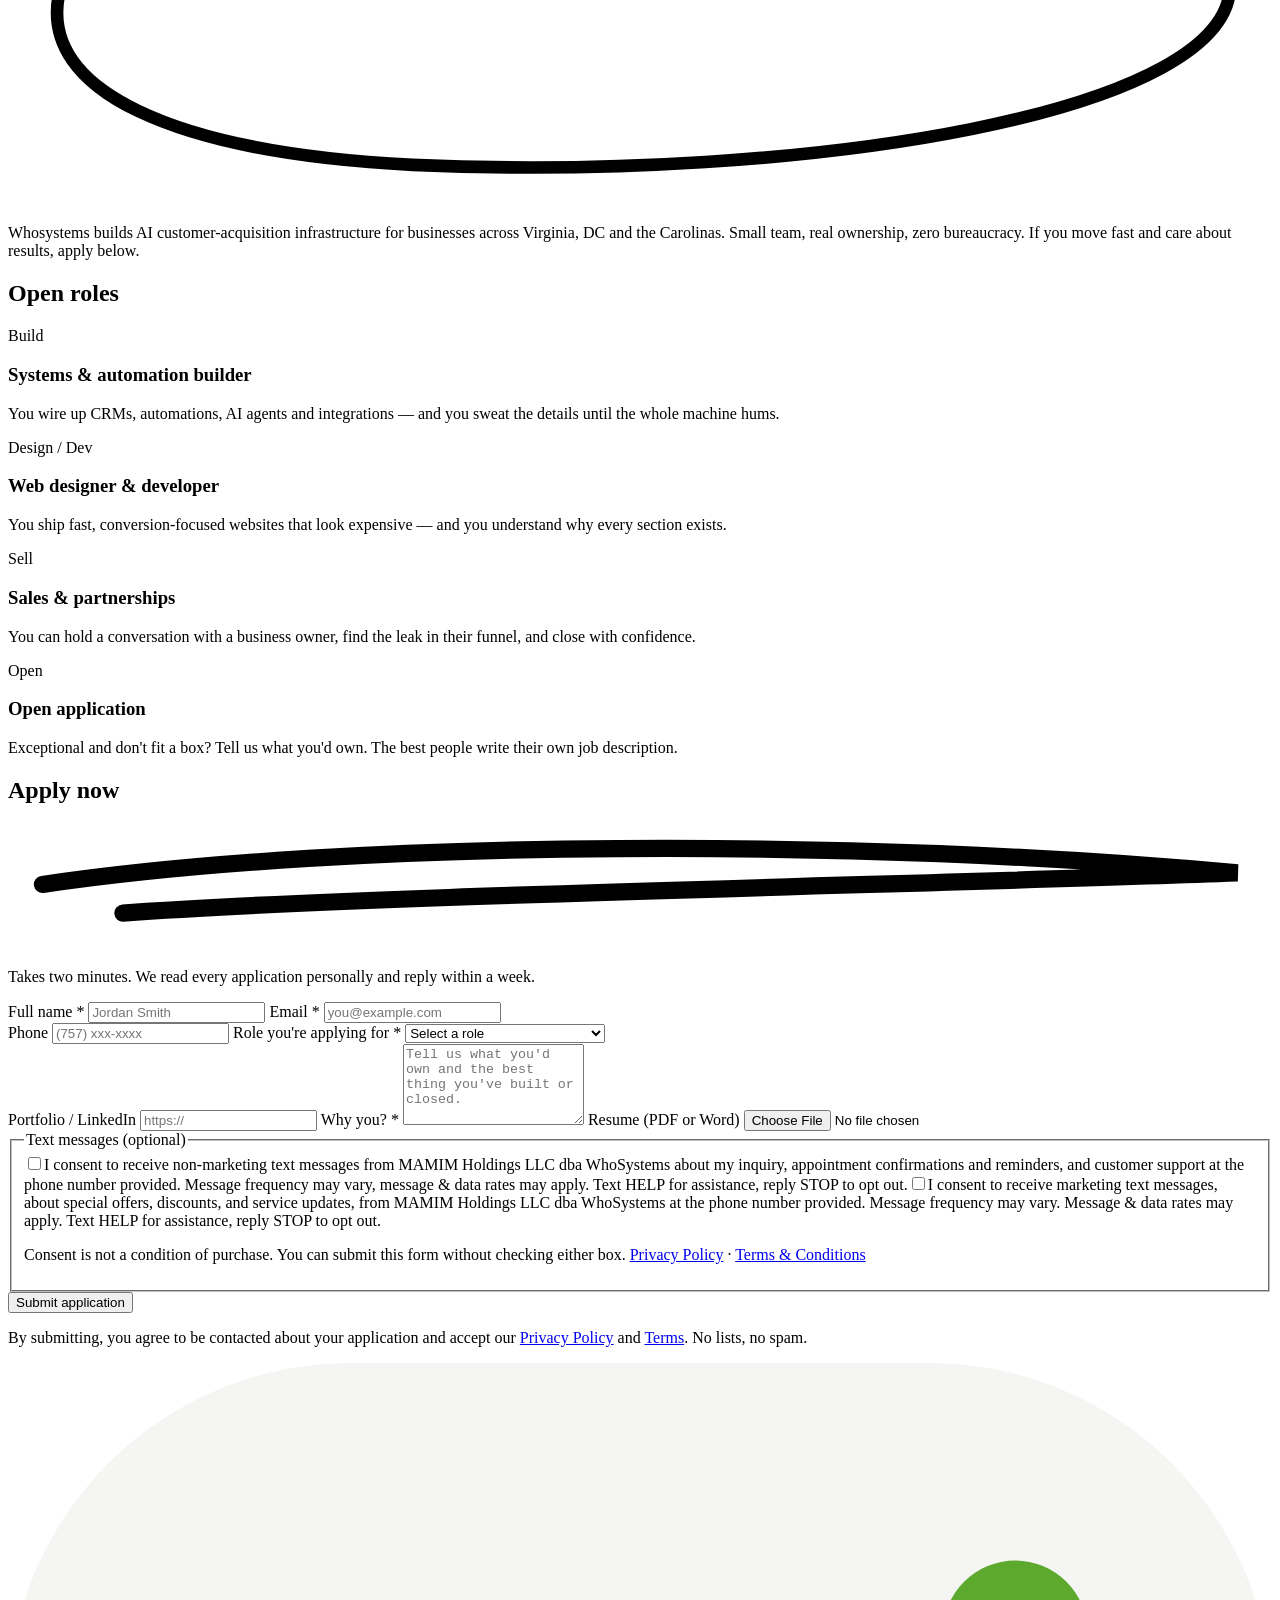
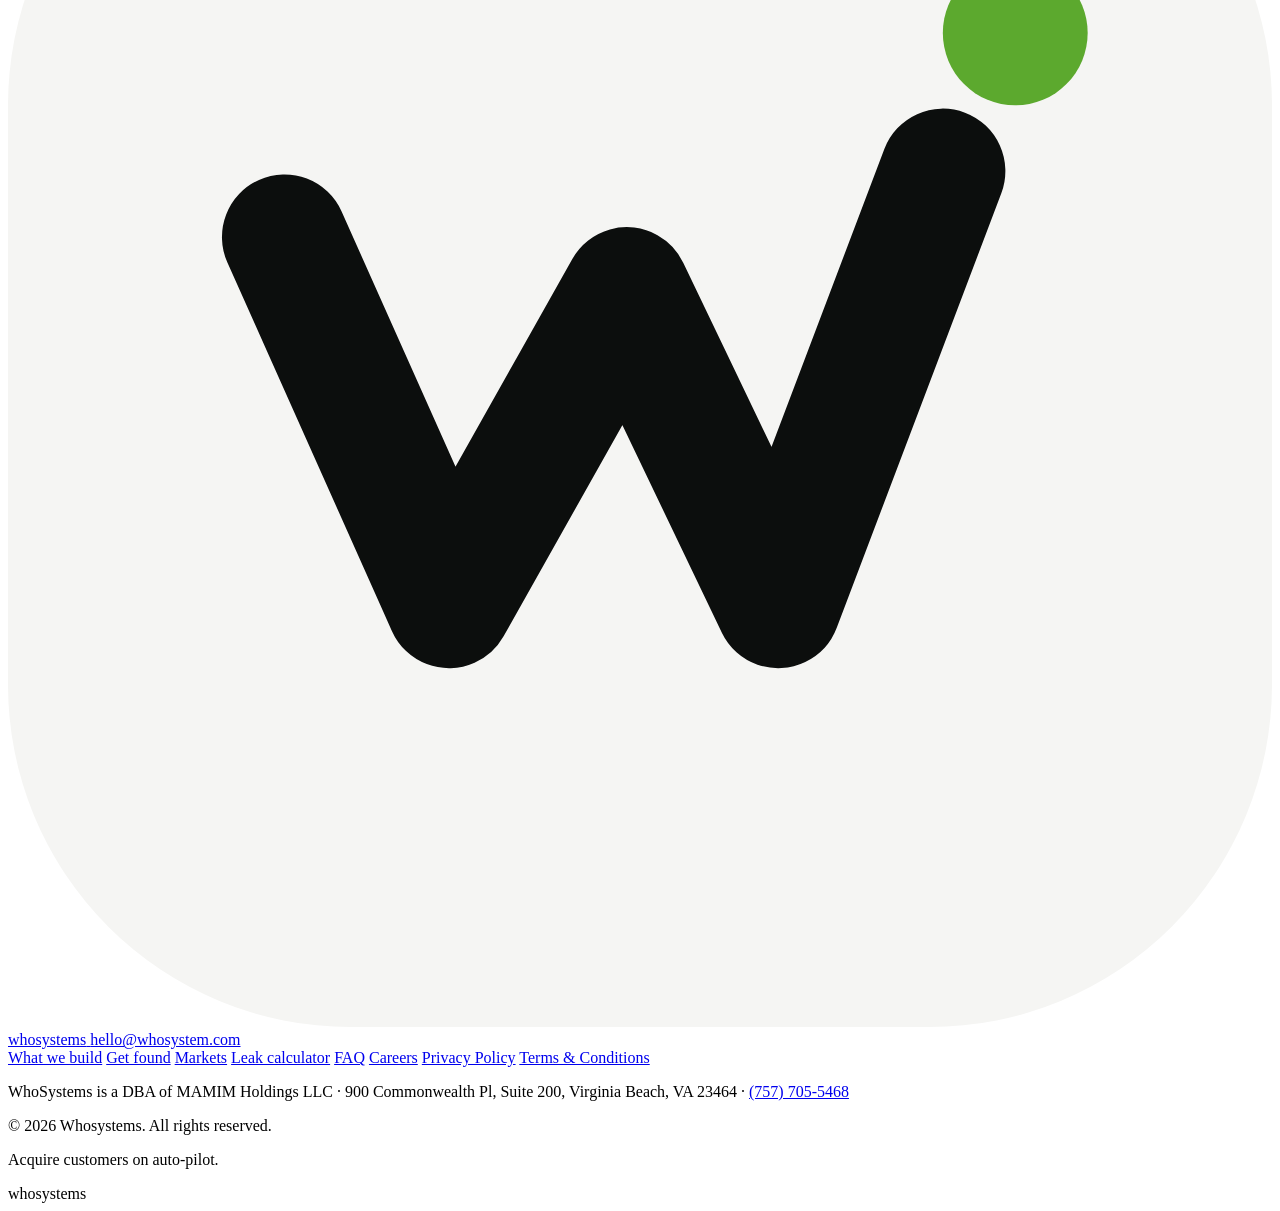
==== commit 2bd982af: "A2P 10DLC: privacy policy, SMS terms, legal-name footer, optional SMS consent checkboxes, consent ta" ====
--- a/site/careers/index.html
+++ b/site/careers/index.html
@@ -28,7 +28,7 @@
 <link rel="preconnect" href="https://fonts.googleapis.com">
 <link rel="preconnect" href="https://fonts.gstatic.com" crossorigin>
 <link href="https://fonts.googleapis.com/css2?family=Instrument+Sans:ital,wght@0,400;0,500;0,600;0,700;1,400&display=swap" rel="stylesheet">
-<link rel="stylesheet" href="/assets/css/main.css?v=9">
+<link rel="stylesheet" href="/assets/css/main.css?v=13">
 <style>
 .nav__wb{display:inline-flex;align-items:center;gap:7px;font-weight:700;font-size:14px;letter-spacing:.02em;color:inherit;text-decoration:none;padding:0 14px 0 4px;white-space:nowrap}
 .nav__wb i{width:7px;height:7px;border-radius:50%;background:#9BE15D;box-shadow:0 0 0 3px rgba(155,225,93,.22)}
@@ -181,6 +181,7 @@
           <input class="form__input form__file" type="file" name="attachment" accept=".pdf,.doc,.docx">
         </label>
 
+        <fieldset class="sms-consent sms-consent--light"><legend class="sms-consent__legend">Text messages (optional)</legend><label class="sms-consent__opt"><input type="checkbox" name="sms_consent_care" value="yes"><span>I consent to receive non-marketing text messages from MAMIM Holdings LLC dba WhoSystems about my inquiry, appointment confirmations and reminders, and customer support at the phone number provided. Message frequency may vary, message &amp; data rates may apply. Text HELP for assistance, reply STOP to opt out.</span></label><label class="sms-consent__opt"><input type="checkbox" name="sms_consent_marketing" value="yes"><span>I consent to receive marketing text messages, about special offers, discounts, and service updates, from MAMIM Holdings LLC dba WhoSystems at the phone number provided. Message frequency may vary. Message &amp; data rates may apply. Text HELP for assistance, reply STOP to opt out.</span></label><p class="sms-consent__links">Consent is not a condition of purchase. You can submit this form without checking either box. <a href="/privacy/">Privacy Policy</a> · <a href="/terms/">Terms &amp; Conditions</a></p></fieldset>
         <button class="btn btn--dark btn--lg btn--full" type="submit">Submit application</button>
         <p class="form__micro">By submitting, you agree to be contacted about your application and accept our <a href="/privacy/">Privacy Policy</a> and <a href="/terms/">Terms</a>. No lists, no spam.</p>
       </form>
@@ -213,6 +214,7 @@
       <a href="/terms/">Terms &amp; Conditions</a>
     </nav>
     <div class="footer__meta">
+      <p class="footer__legal">WhoSystems is a DBA of MAMIM Holdings LLC · 900 Commonwealth Pl, Suite 200, Virginia Beach, VA 23464 · <a href="tel:+17577055468">(757) 705-5468</a></p>
       <p>© 2026 Whosystems. All rights reserved.</p>
       <p class="footer__tag">Acquire customers on auto-pilot.</p>
     </div>
@@ -220,6 +222,6 @@
   <div class="footer__watermark" aria-hidden="true">whosystems</div>
 </footer>
 
-<script src="/assets/js/main.js?v=10" defer></script>
+<script src="/assets/js/main.js?v=11" defer></script>
 </body>
 </html>
